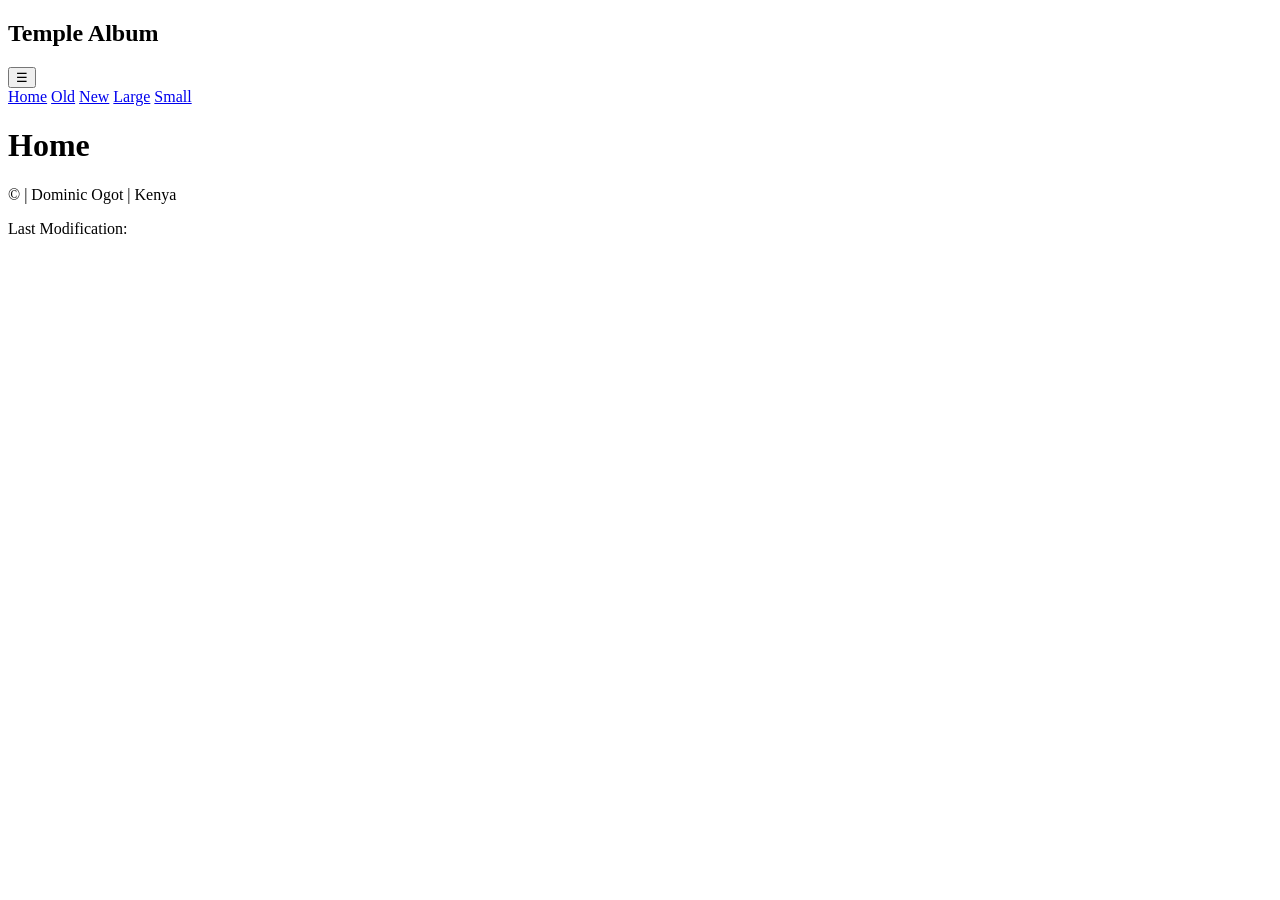
==== filtered-temples.html @ 8de2940a "Rename filtered_temples.html to filtered-temples.html" ====
<!DOCTYPE html>
<html lang="en">
<head>
  <meta charset="utf-8">
  <meta name="viewport" content="width=device-width, initial-scale=1">
  <title>Filtered Temples | WDD 131</title>
  <meta name="description" content="A filterable album of temples around the world.">
  <meta name="author" content="Dominic Ogot">

  <link rel="preconnect" href="https://fonts.googleapis.com">
  <link rel="preconnect" href="https://fonts.gstatic.com" crossorigin>
  <link href="https://fonts.googleapis.com/css2?family=Lato:wght@400;700&family=Playfair+Display:wght@600;700&display=swap" rel="stylesheet">

  <link rel="stylesheet" href="styles/filtered-temples.css">
  <link rel="stylesheet" href="styles/filtered-temples-large.css">

  <script src="scripts/filtered-temples.js" defer></script>
</head>
<body>
  <header>
    <div class="header-bar">
      <h2 class="site-title">Temple Album</h2>
      <button id="menu" class="menu-button" type="button" aria-label="Toggle navigation menu" aria-expanded="false" aria-controls="primary-nav">&#9776;</button>
    </div>
    <nav id="primary-nav" aria-label="Main">
      <a href="#" data-filter="home" class="active">Home</a>
      <a href="#" data-filter="old">Old</a>
      <a href="#" data-filter="new">New</a>
      <a href="#" data-filter="large">Large</a>
      <a href="#" data-filter="small">Small</a>
    </nav>
  </header>

  <main>
    <h1 id="page-title">Home</h1>
    <section class="gallery" id="gallery"></section>
  </main>

  <footer>
    <p>&copy; <span id="currentyear"></span> | Dominic Ogot | Kenya</p>
    <p>Last Modification: <span id="lastModified"></span></p>
  </footer>
</body>
</html>
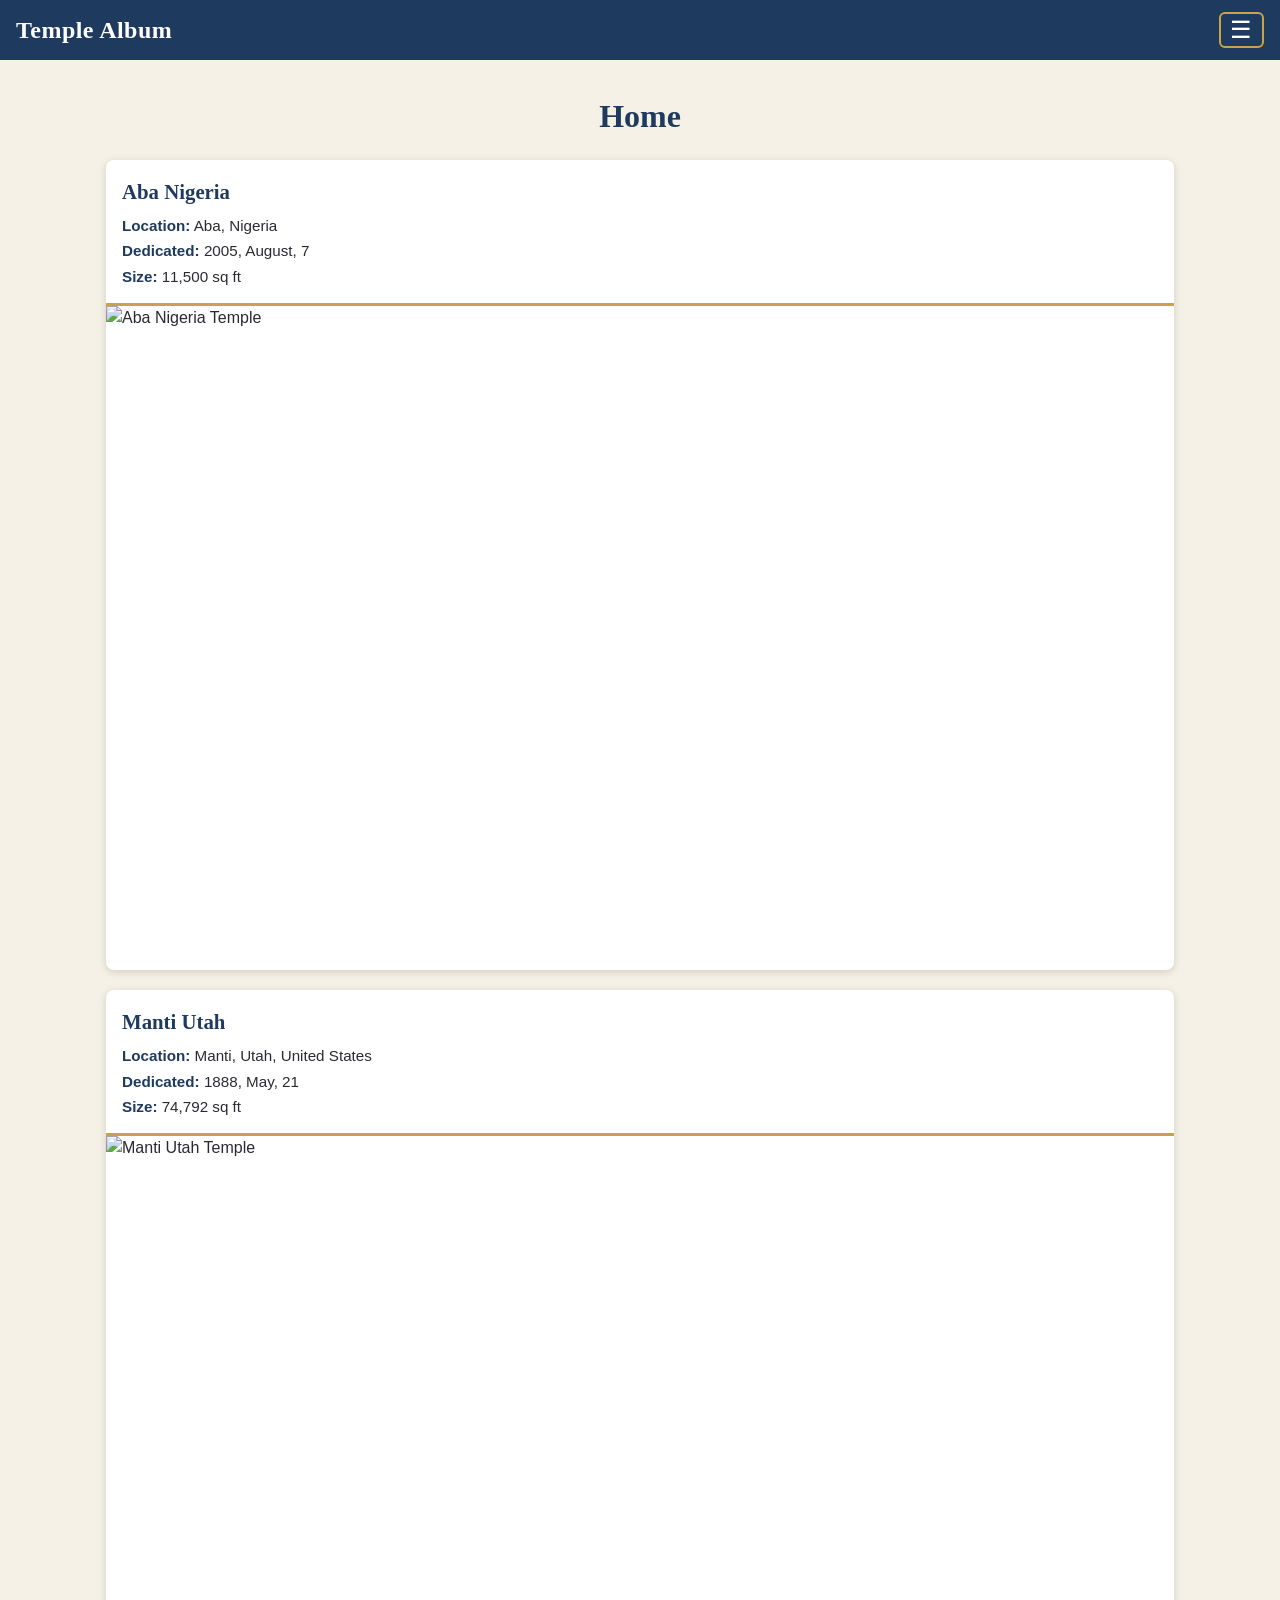
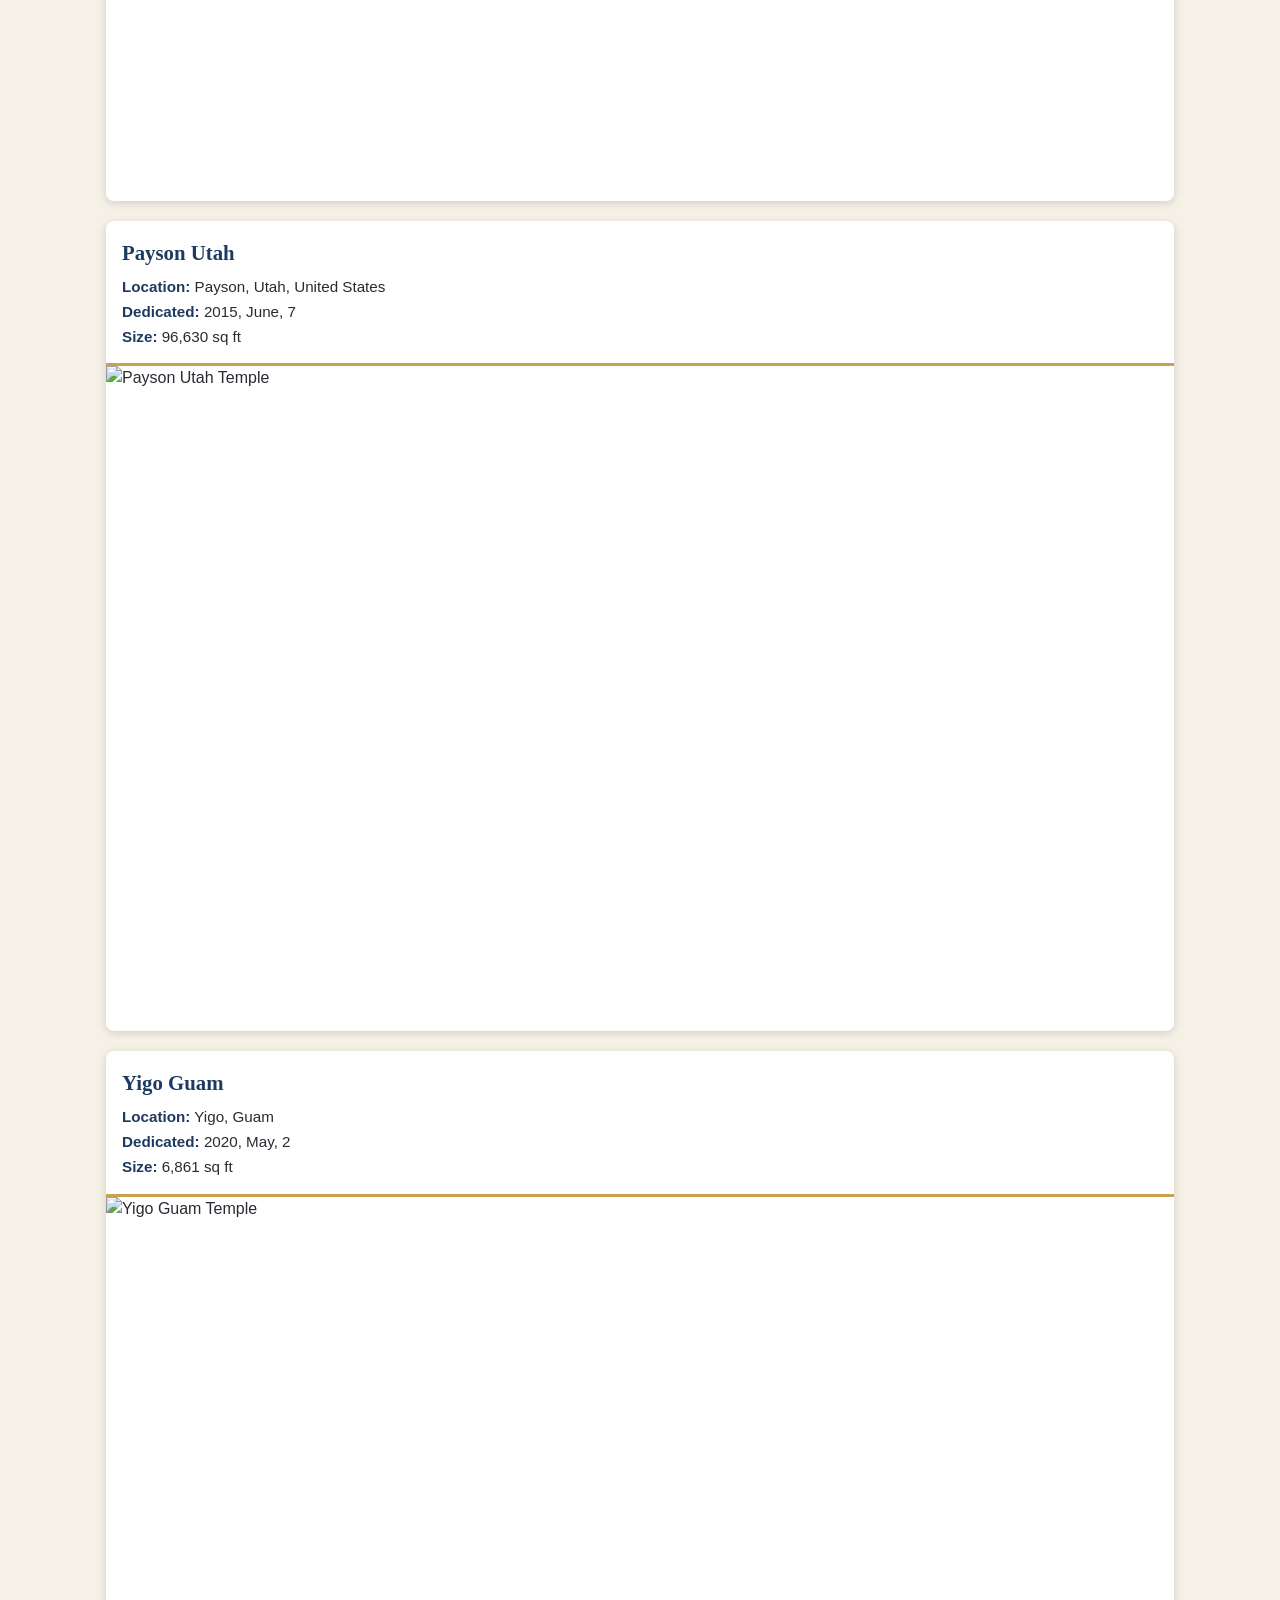
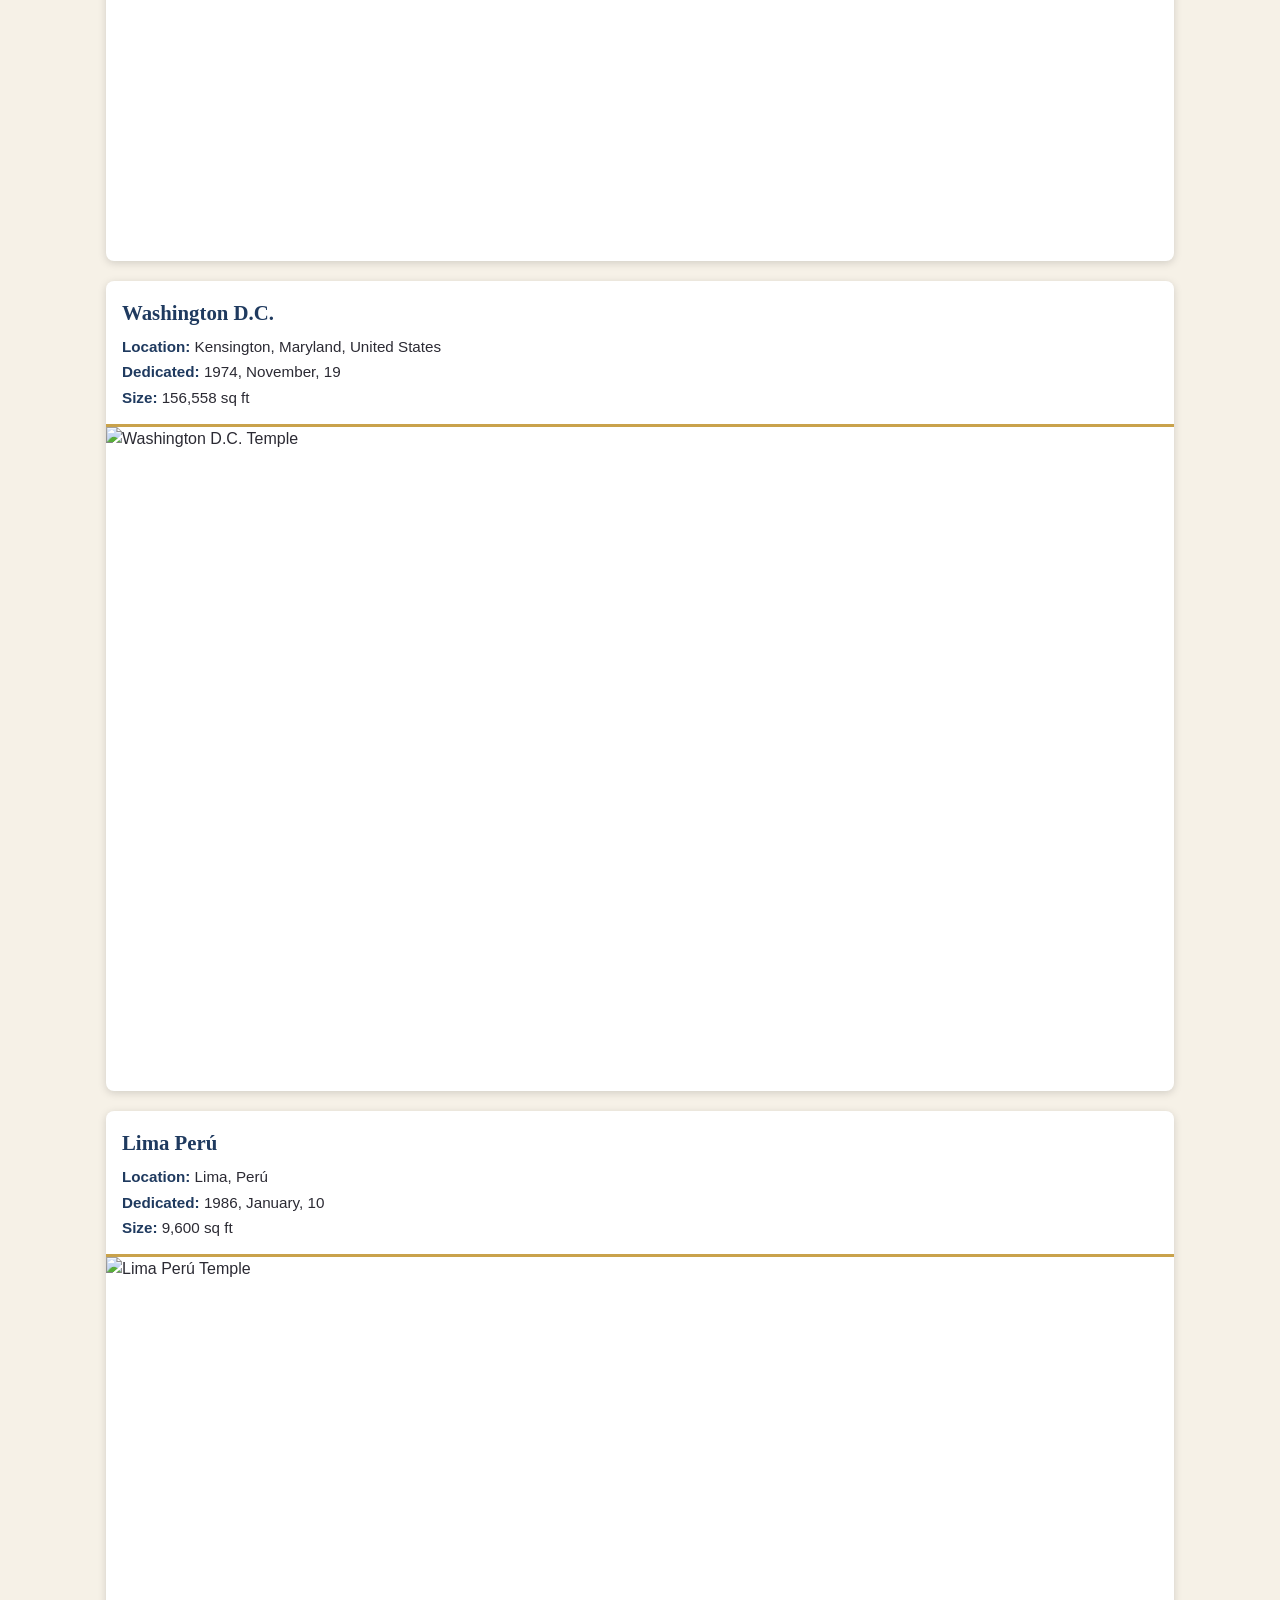
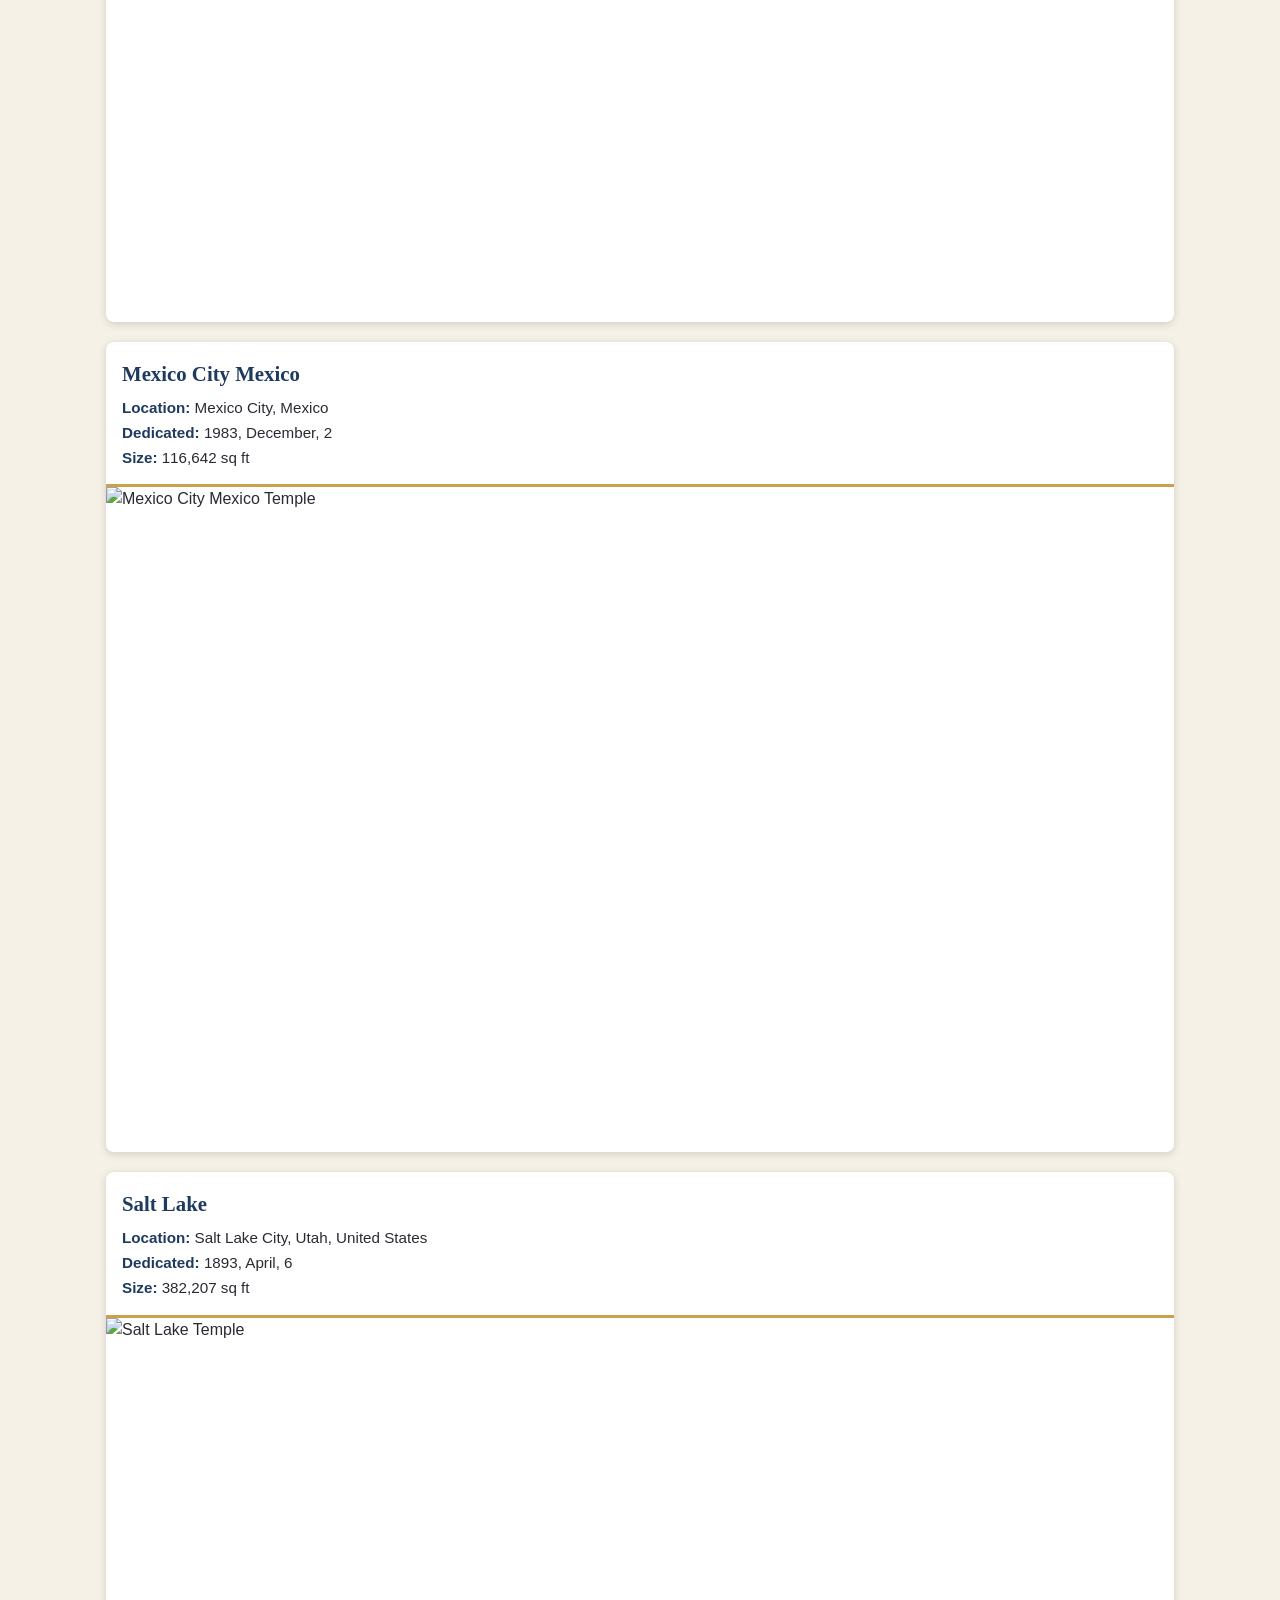
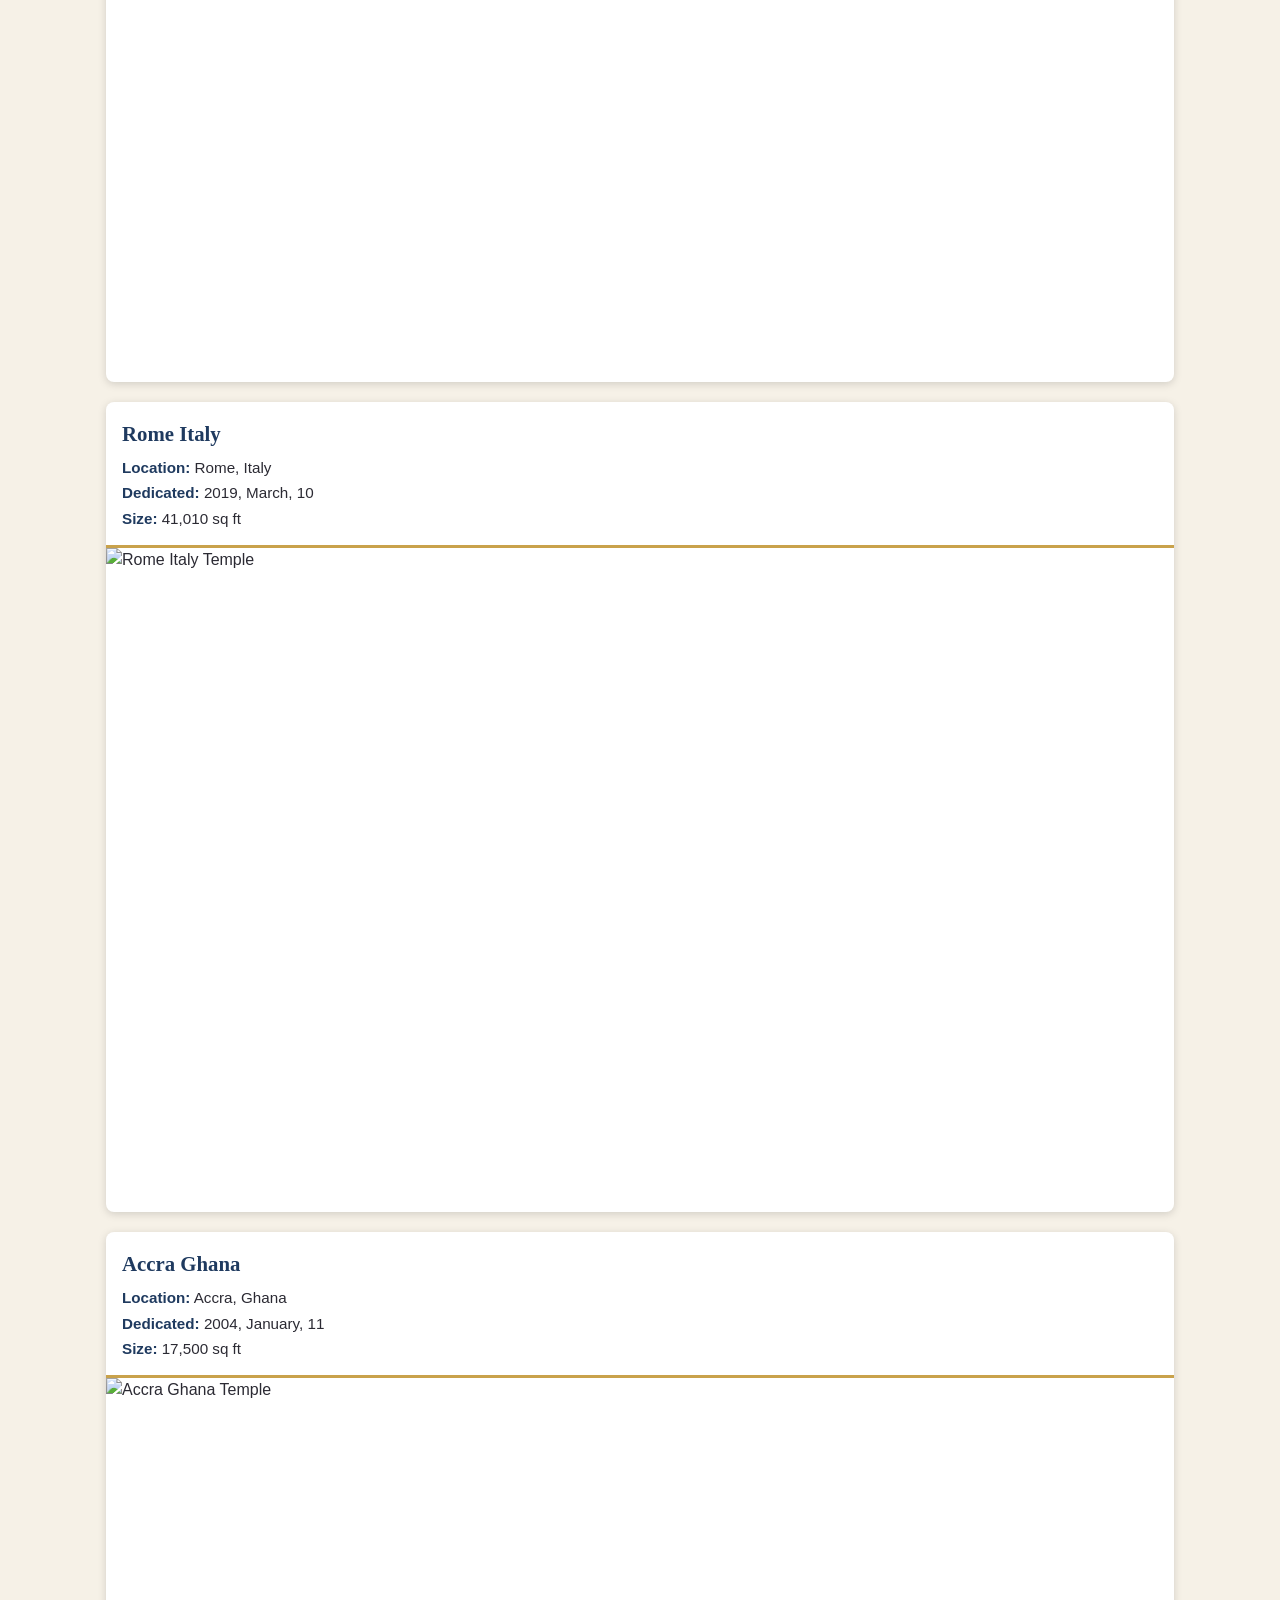
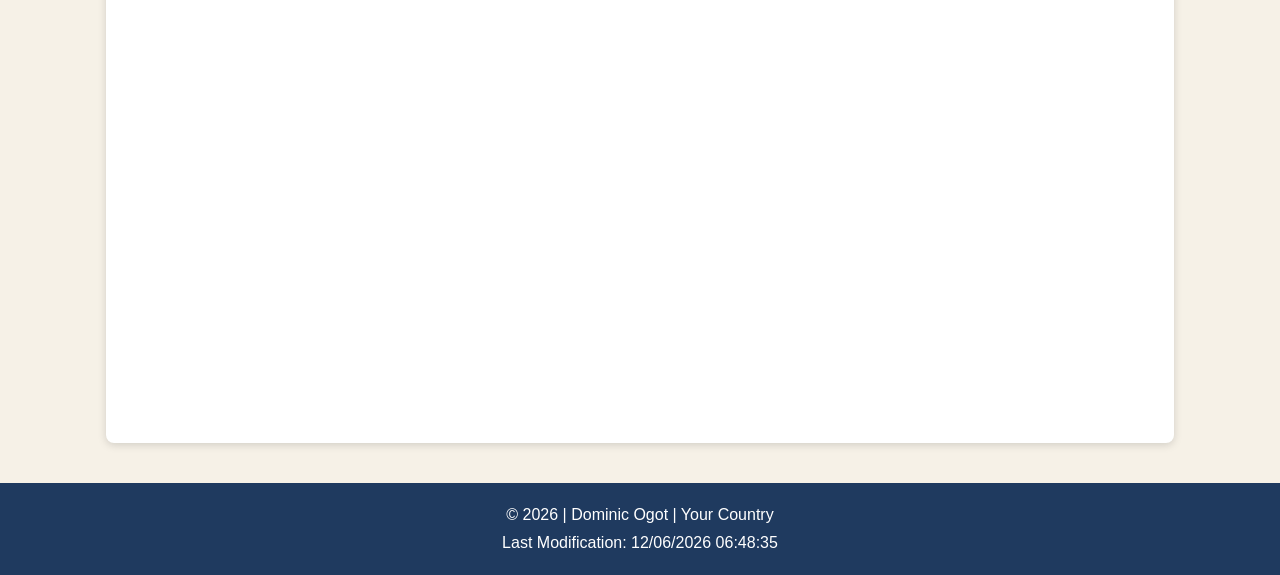
==== commit c83d24f1: "Update HTML meta tags and footer content Updated meta tags for character set, viewport, title, and d" ====
--- a/filtered-temples.html
+++ b/filtered-temples.html
@@ -1,10 +1,10 @@
 <!DOCTYPE html>
 <html lang="en">
 <head>
-  <meta charset="utf-8">
-  <meta name="viewport" content="width=device-width, initial-scale=1">
-  <title>Filtered Temples | WDD 131</title>
-  <meta name="description" content="A filterable album of temples around the world.">
+  <meta charset="UTF-8">
+  <meta name="viewport" content="width=device-width, initial-scale=1.0">
+  <title>Temple Album | WDD 131</title>
+  <meta name="description" content="A filterable album of temples from around the world, sorted by age and size.">
   <meta name="author" content="Dominic Ogot">
 
   <link rel="preconnect" href="https://fonts.googleapis.com">
@@ -37,7 +37,7 @@
   </main>
 
   <footer>
-    <p>&copy; <span id="currentyear"></span> | Dominic Ogot | Kenya</p>
+    <p>&copy; <span id="currentyear"></span> | Dominic Ogot | Your Country</p>
     <p>Last Modification: <span id="lastModified"></span></p>
   </footer>
 </body>
--- a/styles/filtered-temples.css
+++ b/styles/filtered-temples.css
@@ -0,0 +1,155 @@
+:root {
+  --bg: #f6f1e7;
+  --ink: #2b2a33;
+  --primary: #1f3a5f;
+  --primary-dark: #14263f;
+  --accent: #c9a24b;
+  --card: #ffffff;
+  --heading-font: "Playfair Display", Georgia, serif;
+  --body-font: "Lato", Arial, sans-serif;
+}
+
+* { box-sizing: border-box; }
+
+body {
+  margin: 0;
+  background: var(--bg);
+  color: var(--ink);
+  font-family: var(--body-font);
+  line-height: 1.5;
+}
+
+header {
+  background: var(--primary);
+  color: #fff;
+}
+
+.header-bar {
+  display: flex;
+  justify-content: space-between;
+  align-items: center;
+  padding: 0.75rem 1rem;
+}
+
+.site-title {
+  margin: 0;
+  font-family: var(--heading-font);
+  font-size: 1.5rem;
+  letter-spacing: 0.02em;
+}
+
+.menu-button {
+  background: none;
+  border: 2px solid var(--accent);
+  border-radius: 6px;
+  color: #fff;
+  font-size: 1.5rem;
+  line-height: 1;
+  padding: 0.25rem 0.6rem;
+  cursor: pointer;
+}
+.menu-button:hover,
+.menu-button:focus-visible {
+  background: var(--accent);
+  color: var(--primary-dark);
+}
+
+nav {
+  display: none;
+  flex-direction: column;
+  background: var(--primary-dark);
+}
+nav.open { display: flex; }
+
+nav a {
+  color: #fff;
+  text-decoration: none;
+  padding: 0.85rem 1rem;
+  border-top: 1px solid rgba(255, 255, 255, 0.15);
+  transition: background-color 0.2s, color 0.2s;
+}
+nav a:hover,
+nav a:focus-visible,
+nav a.active {
+  background: var(--accent);
+  color: var(--primary-dark);
+}
+
+main {
+  max-width: 1100px;
+  margin: 0 auto;
+  padding: 1rem;
+}
+
+h1 {
+  font-family: var(--heading-font);
+  color: var(--primary);
+  text-align: center;
+  margin: 1rem 0 1.25rem;
+}
+
+.gallery {
+  display: grid;
+  grid-template-columns: 1fr;
+  gap: 1.25rem;
+}
+
+.card {
+  background: var(--card);
+  border-radius: 8px;
+  overflow: hidden;
+  box-shadow: 0 2px 8px rgba(0, 0, 0, 0.15);
+  padding: 1rem 1rem 0;
+  transition: transform 0.2s, box-shadow 0.2s;
+}
+.card:hover {
+  transform: translateY(-3px);
+  box-shadow: 0 6px 14px rgba(0, 0, 0, 0.2);
+}
+
+.card h3 {
+  font-family: var(--heading-font);
+  color: var(--primary);
+  margin: 0 0 0.5rem;
+  font-size: 1.3rem;
+}
+
+.card p {
+  margin: 0.15rem 0;
+  font-size: 0.95rem;
+}
+
+.card .label {
+  font-weight: 700;
+  color: var(--primary);
+}
+
+.card img {
+  display: block;
+  width: calc(100% + 2rem);
+  max-width: none;
+  height: auto;
+  aspect-ratio: 16 / 10;
+  object-fit: cover;
+  margin: 0.9rem -1rem 0;
+  border-top: 3px solid var(--accent);
+}
+
+footer {
+  background: var(--primary);
+  color: #fff;
+  text-align: center;
+  padding: 1rem;
+  margin-top: 1.5rem;
+}
+footer p { margin: 0.25rem 0; }
+
+@media (prefers-reduced-motion: reduce) {
+  .card,
+  nav a {
+    transition: none;
+  }
+  .card:hover {
+    transform: none;
+  }
+}
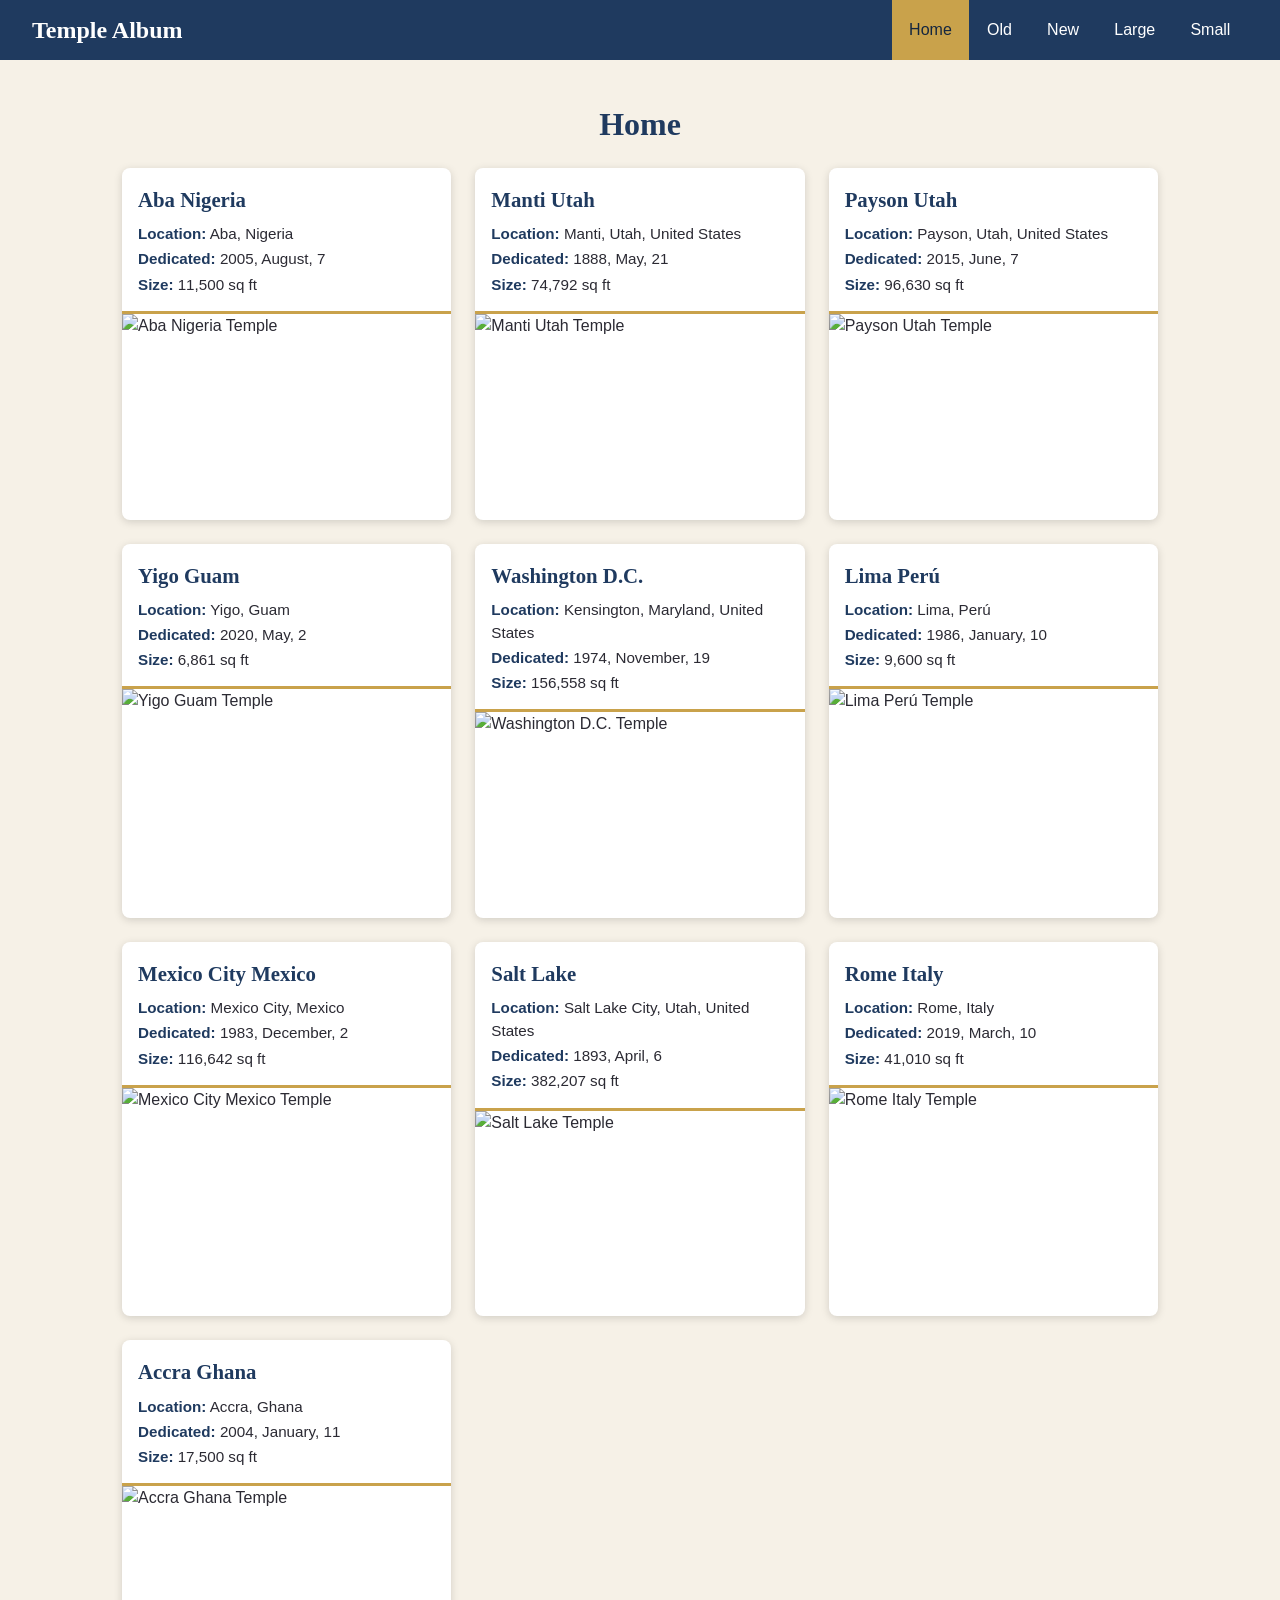
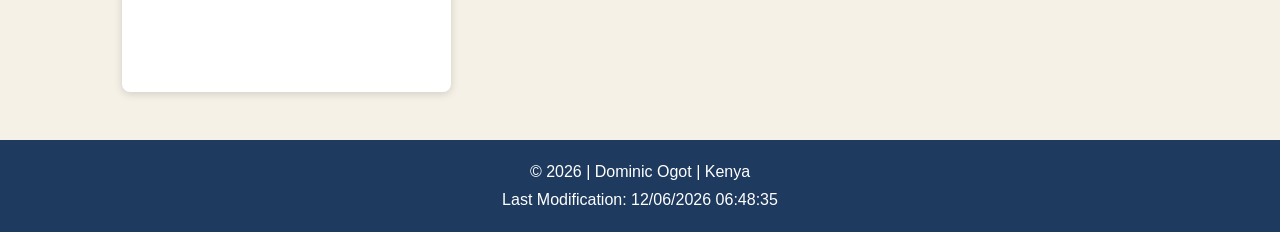
==== commit 80bdb03e: "Update footer to reflect country as Kenya" ====
--- a/filtered-temples.html
+++ b/filtered-temples.html
@@ -37,7 +37,7 @@
   </main>
 
   <footer>
-    <p>&copy; <span id="currentyear"></span> | Dominic Ogot | Your Country</p>
+    <p>&copy; <span id="currentyear"></span> | Dominic Ogot | Kenya</p>
     <p>Last Modification: <span id="lastModified"></span></p>
   </footer>
 </body>
--- a/styles/filtered-temples.css
+++ b/styles/filtered-temples.css
@@ -5,11 +5,14 @@
   --primary-dark: #14263f;
   --accent: #c9a24b;
   --card: #ffffff;
+  --line: #3b5272;
   --heading-font: "Playfair Display", Georgia, serif;
   --body-font: "Lato", Arial, sans-serif;
 }
 
-* { box-sizing: border-box; }
+* {
+  box-sizing: border-box;
+}
 
 body {
   margin: 0;
@@ -21,7 +24,7 @@
 
 header {
   background: var(--primary);
-  color: #fff;
+  color: #ffffff;
 }
 
 .header-bar {
@@ -35,41 +38,49 @@
   margin: 0;
   font-family: var(--heading-font);
   font-size: 1.5rem;
-  letter-spacing: 0.02em;
 }
 
 .menu-button {
   background: none;
   border: 2px solid var(--accent);
   border-radius: 6px;
-  color: #fff;
+  color: #ffffff;
   font-size: 1.5rem;
   line-height: 1;
   padding: 0.25rem 0.6rem;
   cursor: pointer;
 }
+
 .menu-button:hover,
-.menu-button:focus-visible {
+.menu-button:focus {
   background: var(--accent);
   color: var(--primary-dark);
 }
 
 nav {
-  display: none;
+  display: flex;
   flex-direction: column;
   background: var(--primary-dark);
+  height: 0;
+  overflow: hidden;
+  visibility: hidden;
 }
-nav.open { display: flex; }
+
+nav.open {
+  height: auto;
+  visibility: visible;
+}
 
 nav a {
-  color: #fff;
+  color: #ffffff;
   text-decoration: none;
   padding: 0.85rem 1rem;
-  border-top: 1px solid rgba(255, 255, 255, 0.15);
+  border-top: 1px solid var(--line);
   transition: background-color 0.2s, color 0.2s;
 }
+
 nav a:hover,
-nav a:focus-visible,
+nav a:focus,
 nav a.active {
   background: var(--accent);
   color: var(--primary-dark);
@@ -102,6 +113,7 @@
   padding: 1rem 1rem 0;
   transition: transform 0.2s, box-shadow 0.2s;
 }
+
 .card:hover {
   transform: translateY(-3px);
   box-shadow: 0 6px 14px rgba(0, 0, 0, 0.2);
@@ -129,27 +141,18 @@
   width: calc(100% + 2rem);
   max-width: none;
   height: auto;
-  aspect-ratio: 16 / 10;
-  object-fit: cover;
   margin: 0.9rem -1rem 0;
   border-top: 3px solid var(--accent);
 }
 
 footer {
   background: var(--primary);
-  color: #fff;
+  color: #ffffff;
   text-align: center;
   padding: 1rem;
   margin-top: 1.5rem;
 }
-footer p { margin: 0.25rem 0; }
 
-@media (prefers-reduced-motion: reduce) {
-  .card,
-  nav a {
-    transition: none;
-  }
-  .card:hover {
-    transform: none;
-  }
+footer p {
+  margin: 0.25rem 0;
 }
--- a/styles/filtered-temples-large.css
+++ b/styles/filtered-temples-large.css
@@ -0,0 +1,38 @@
+@media (min-width: 700px) {
+  header {
+    display: flex;
+    justify-content: space-between;
+    align-items: center;
+    padding: 0 2rem;
+  }
+
+  .menu-button {
+    display: none;
+  }
+
+  nav {
+    flex-direction: row;
+    background: none;
+    height: auto;
+    overflow: visible;
+    visibility: visible;
+  }
+
+  nav a {
+    border-top: none;
+    padding: 1.1rem;
+  }
+
+  .header-bar {
+    padding: 0.75rem 0;
+  }
+
+  .gallery {
+    grid-template-columns: repeat(auto-fit, minmax(280px, 1fr));
+    gap: 1.5rem;
+  }
+
+  main {
+    padding: 1.5rem 2rem;
+  }
+}
